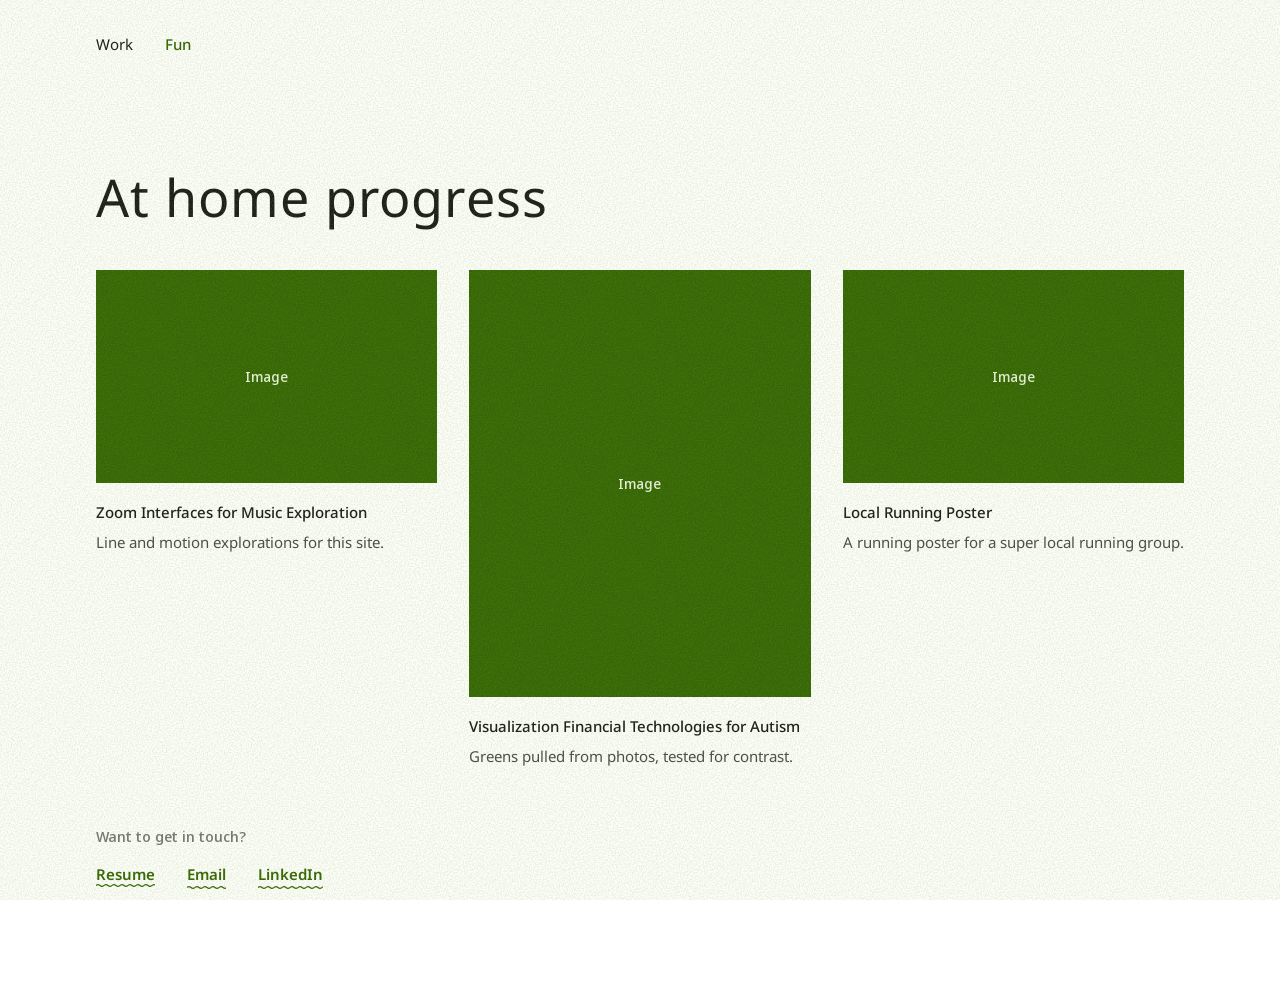
==== fun/index.html @ 79a59154 "Add files via upload" ====
<!doctype html>
<html lang="en">
<head>
<meta charset="utf-8">
<meta name="viewport" content="width=device-width, initial-scale=1">
<title>Fun — Cole Inniss</title>
<meta name="description" content="Curiosities and visual design practice by Cole Inniss.">
<link rel="icon" href="../assets/img/favicon.svg" type="image/svg+xml">
<link rel="preconnect" href="https://fonts.googleapis.com">
<link rel="preconnect" href="https://fonts.gstatic.com" crossorigin>
<link href="https://fonts.googleapis.com/css2?family=PT+Serif:wght@400&amp;family=Noto+Sans:ital,wght@0,400;0,500;0,600;0,700;1,400&amp;family=Noto+Sans+Display:wght@500&amp;display=swap" rel="stylesheet">
<link rel="stylesheet" href="../assets/css/base.css">
<link rel="stylesheet" href="../assets/css/fun.css">
<script src="../assets/js/site.js" defer></script>
</head>
<body>
<div class="page-root toucan-scope" style="min-height: 100vh; background: #FFFFFF; color: #1A1A1A; font-family: 'Noto Sans', 'Segoe UI', sans-serif; box-sizing: border-box">
<div style="max-width: 1178px; margin: 0 auto; padding: 32px 45px 96px; box-sizing: border-box; display: flex; flex-direction: column">

<header class="page-shift" style="display: flex; justify-content: space-between; align-items: center; gap: 16px; flex-wrap: wrap; height: 24px">
<nav aria-label="Primary" style="display: flex; gap: 8px; flex-wrap: wrap; margin: -10px 0 -10px -12px">
<a href="../index.html" data-transition style="font-size: 15px; color: #1A1A1A; text-decoration: none; padding: 12px; min-height: 44px; box-sizing: border-box; display: inline-flex; align-items: center">Work</a>
<a href="../fun/index.html" aria-current="page" style="font-size: 15px; font-weight: 500; color: #356506; text-decoration: none; padding: 12px; min-height: 44px; box-sizing: border-box; display: inline-flex; align-items: center">Fun</a>

</nav>
</header>

<main class="page-shift" style="display: flex; flex-direction: column">

<section aria-labelledby="fun-title" style="display: flex; flex-direction: column; gap: 20px; padding-top: clamp(48px, 14vw, 108px)">
<h1 id="fun-title" style="margin: 0; font-family: 'Noto Sans', sans-serif; font-weight: 400; font-size: clamp(32px, 6vw, 52px); line-height: 1.27; letter-spacing: 0.02em">At home progress</h1>
</section>


<ul class="fun-grid" aria-live="polite">
<li class="fun-item"><figure style="margin: 0">
<div class="fun-tile" role="img" aria-label="Image placeholder: Zoom Interfaces for Music Exploration" style="aspect-ratio: 16 / 10"><span class="fun-ph">Image</span></div>
<figcaption class="fun-cap"><span class="fun-title">Zoom Interfaces for Music Exploration</span><span class="fun-desc">Line and motion explorations for this site.</span></figcaption>
</figure></li><li class="fun-item"><figure style="margin: 0">
<div class="fun-tile" role="img" aria-label="Image placeholder: Visualization Financial Technologies for Autism" style="aspect-ratio: 4 / 5"><span class="fun-ph">Image</span></div>
<figcaption class="fun-cap"><span class="fun-title">Visualization Financial Technologies for Autism</span><span class="fun-desc">Greens pulled from photos, tested for contrast.</span></figcaption>
</figure></li><li class="fun-item"><figure style="margin: 0">
<div class="fun-tile" role="img" aria-label="Image placeholder: Local Running Poster" style="aspect-ratio: 16 / 10"><span class="fun-ph">Image</span></div>
<figcaption class="fun-cap"><span class="fun-title">Local Running Poster</span><span class="fun-desc">A running poster for a super local running group.</span></figcaption>
</figure></li>
</ul>

</main>

<footer class="page-shift" style="display: flex; flex-direction: column; align-items: flex-start; gap: 8px; min-height: 64px; margin-top: 56px">
<h2 id="contact-title" style="margin: 0; font-family: 'Noto Sans Display', 'Noto Sans', sans-serif; font-weight: 500; font-size: 15px; line-height: 24px; color: #767676">Want to get in touch?</h2>
<nav aria-labelledby="contact-title" style="display: flex; flex-wrap: wrap; gap: 8px 32px; font-size: 15px; line-height: 24px">
<span class="lp" style="margin: 6px 0"><a href="../assets/files/Cole-Inniss-Resume.pdf" target="_blank" rel="noopener" aria-label="Resume (PDF, opens in a new tab)" class="text-link" style="padding: 0 0 4px" aria-describedby="lp-resume">Resume</a><span class="lp-card lp-resume" role="tooltip" id="lp-resume"><img class="lp-thumb" src="../assets/img/resume-preview.webp" alt="" draggable="false"><span class="lp-meta"><span class="lp-name">Cole Inniss — Resume</span><span class="lp-url">PDF</span></span><span class="lp-role">Product Designer · opens in a new tab</span></span></span>
<a href="mailto:coleinniss@gmail.com" data-contact-open aria-haspopup="dialog" class="text-link" style="padding: 0 0 4px; margin: 6px 0">Email</a>
<a href="https://www.linkedin.com/in/cole-inniss" target="_blank" rel="noopener noreferrer" class="text-link" style="padding: 0 0 4px; margin: 6px 0">LinkedIn</a>
</nav>
</footer>

</div>
</div>
<div class="cm-root" hidden>
<div class="cm-backdrop" data-contact-close></div>
<div class="cm" role="dialog" aria-modal="true" aria-labelledby="cm-title">
<button type="button" class="cm-x" aria-label="Close" data-contact-close>×</button>
<h2 id="cm-title" class="cm-title">Let’s talk</h2>
<p class="cm-sub">Leave your email and a short note, and I’ll get back to you.</p>
<form class="cm-form" novalidate>
<label class="cm-label">Your email<input id="cm-from" class="cm-input" type="email" name="from" required="required" autocomplete="email" placeholder="you@example.com"></label>
<label class="cm-label">Message<textarea id="cm-msg" class="cm-input" name="msg" rows="4" placeholder="Hi Cole, …"></textarea></label>
<p id="cm-error" class="cm-alt" role="alert" hidden style="margin: 0; color: #B3261E">Please enter a valid email address.</p>
<p id="cm-sent" class="cm-done" role="status" hidden>Your email app should open with the note ready to send.</p>
<button type="submit" class="cm-send">Send</button>
</form>
<p class="cm-alt">Or write to me directly at <a class="text-link" href="mailto:coleinniss@gmail.com">coleinniss@gmail.com</a></p>
</div>
</div>

<div class="toucan-cursor" aria-hidden="true" id="toucan">
<div class="toucan-flip">
<svg viewBox="0 0 636 595" fill="none" xmlns="http://www.w3.org/2000/svg">
<defs>
<g id="tc-wing-shape-cs">
<g transform="matrix(1,0,0,1,119.499,147.922)"><path fill="#112123" d="M53.769,-66.985C26.906,-97.411,-8.524,-137.198,-20.99,-142.667C-31.828,-147.421,-16.487,-120.35,-12.292,-113.191C-17.645,-116.059,-23.605,-118.982,-29.968,-121.81C-55.917,-133.344,-79.205,-144.805,-81.258,-140.187C-83.311,-135.569,-63.351,-116.62,-37.402,-105.085C-35.012,-104.023,-32.664,-103.03,-30.342,-102.071C-34.433,-103.062,-38.691,-104.01,-43.109,-104.887C-74.253,-111.071,-97.518,-118.83,-98.618,-113.288C-99.719,-107.745,-78.238,-90.999,-47.094,-84.815C-40.709,-83.547,-119.164,-84.535,-117.817,-74.072C-117.134,-68.765,-97.755,-57.997,-65.663,-58.61C-94.854,-49.33,-115.807,-42.573,-114.43,-37.573C-113.077,-32.664,-90.611,-30.88,-61.571,-37.549C-88.49,-22.797,-109.704,-13.245,-107.386,-8.597C-105.745,-5.307,-91.282,-2.985,-74.682,-9.019C-87.622,1.24,-94.988,9.412,-93.149,12.429C-91.205,15.618,-79.426,12.303,-62.997,4.631C-77.433,16.802,-85.682,26.518,-83.471,29.847C-81.746,32.446,-73.954,30.678,-62.615,25.695C-72.078,33.796,-77.139,40.064,-75.579,42.622C-73.605,45.86,-61.501,42.397,-44.678,34.473C-60.186,46.234,-69.357,55.836,-67.328,59.164C-65.489,62.181,-54.854,59.377,-39.81,52.577C-49.855,61.866,-55.235,68.987,-53.453,71.601C-51.954,73.799,-45.64,72.449,-36.344,68.417C-43.569,75.66,-47.178,81.089,-45.67,83.299C-43.714,86.167,-33.565,82.994,-19.288,75.71C-33.684,87.93,-41.997,97.682,-39.841,100.844C-38.155,103.316,-30.376,101.294,-19.12,96.028C-27.444,104.084,-31.727,110.171,-30.108,112.545C-28.339,115.139,-19.863,112.786,-7.7,106.927C-17.375,115.955,-22.514,122.853,-20.766,125.416C-18.6,128.592,-6.395,124.363,10.344,115.346C-1.319,128.368,-7.609,138.267,-5.186,141.003C-2.631,143.886,8.991,138.119,24.51,127.014C5.317,147.42,22.388,143.447,22.388,143.447C22.388,143.447,91.792,112.725,117.565,60.913C117.565,60.913,119.163,55.853,103.949,33.617C83.623,3.909,80.633,-36.559,53.769,-66.985Z"></path></g>
<g transform="matrix(1,0,0,1,175.607,221.431)"><path fill="#182f33" d="M-4.427,-8.876C13.074,-17.605,29.244,-20.709,31.689,-15.807C34.135,-10.905,21.928,0.146,4.427,8.876C-13.075,17.606,-29.245,20.709,-31.69,15.808C-34.136,10.905,-21.929,-0.146,-4.427,-8.876Z"></path></g>
<g transform="matrix(1,0,0,1,149.504,194.478)"><path fill="#182f33" d="M-2.015,-9.712C17.135,-13.685,33.562,-12.558,34.675,-7.194C35.788,-1.83,21.166,5.739,2.015,9.713C-17.136,13.685,-33.562,12.559,-34.675,7.194C-35.787,1.83,-21.165,-5.739,-2.015,-9.712Z"></path></g>
<g transform="matrix(1,0,0,1,141.535,163.81)"><path fill="#182f33" d="M0.604,-9.901C20.125,-8.711,35.681,-3.313,35.348,2.155C35.014,7.623,18.918,11.091,-0.604,9.9C-20.126,8.71,-35.681,3.312,-35.348,-2.156C-35.014,-7.624,-18.918,-11.091,0.604,-9.901Z"></path></g>
<g transform="matrix(1,0,0,1,136.232,133.145)"><path fill="#182f33" d="M2.688,-9.548C21.515,-4.248,35.573,4.323,34.088,9.596C32.604,14.869,16.139,14.848,-2.687,9.548C-21.514,4.248,-35.573,-4.323,-34.088,-9.596C-32.604,-14.869,-16.139,-14.848,2.688,-9.548Z"></path></g>
<g transform="matrix(1,0,0,1,132.456,103.997)"><path fill="#182f33" d="M4.103,-9.031C21.91,-0.941,34.507,9.661,32.241,14.649C29.975,19.636,13.704,17.121,-4.103,9.031C-21.909,0.941,-34.507,-9.66,-32.242,-14.648C-29.976,-19.635,-13.704,-17.121,4.103,-9.031Z"></path></g>
<g transform="matrix(1,0,0,1,131.806,75.355)"><path fill="#182f33" d="M6.164,-7.772C21.488,4.381,31.15,17.713,27.746,22.005C24.342,26.298,9.161,19.925,-6.163,7.772C-21.487,-4.381,-31.15,-17.713,-27.746,-22.005C-24.342,-26.298,-9.16,-19.925,6.164,-7.772Z"></path></g>
<g transform="matrix(1,0,0,1,147.577,72.768)"><path fill="#1d3b42" d="M5.791,-5.152C20.158,10.999,29.211,26.398,26.013,29.243C22.815,32.088,8.577,21.301,-5.791,5.15C-20.158,-11.001,-29.211,-26.399,-26.014,-29.244C-22.815,-32.089,-8.576,-21.302,5.791,-5.152Z"></path></g>
<g transform="matrix(1,0,0,1,147.019,98.362)"><path fill="#1d3b42" d="M4.277,-6.464C22.305,5.463,35.004,18.026,32.642,21.596C30.281,25.166,13.752,18.39,-4.276,6.463C-22.303,-5.464,-35.004,-18.027,-32.642,-21.597C-30.28,-25.167,-13.75,-18.392,4.277,-6.464Z"></path></g>
<g transform="matrix(1,0,0,1,150.462,122.627)"><path fill="#1d3b42" d="M3.656,-6.834C22.717,3.361,36.531,14.686,34.513,18.46C32.494,22.234,15.405,17.029,-3.656,6.834C-22.716,-3.361,-36.532,-14.686,-34.513,-18.46C-32.494,-22.234,-15.405,-17.029,3.656,-6.834Z"></path></g>
<g transform="matrix(1,0,0,1,158.095,151.433)"><path fill="#1d3b42" d="M2.63,-9.036C23.385,-2.996,39.032,5.946,37.58,10.937C36.128,15.927,18.125,15.076,-2.63,9.036C-23.385,2.996,-39.033,-5.946,-37.581,-10.936C-36.129,-15.927,-18.125,-15.076,2.63,-9.036Z"></path></g>
<g transform="matrix(1,0,0,1,169.971,179.04)"><path fill="#1d3b42" d="M0.659,-10.819C21.992,-9.518,38.991,-3.62,38.626,2.355C38.262,8.33,20.672,12.12,-0.66,10.819C-21.993,9.518,-38.991,3.619,-38.627,-2.356C-38.263,-8.331,-20.674,-12.12,0.659,-10.819Z"></path></g>
<g transform="matrix(1,0,0,1,183.356,202.242)"><path fill="#1d3b42" d="M-2.123,-9.689C16.982,-13.876,33.42,-12.932,34.593,-7.581C35.765,-2.23,21.229,5.502,2.124,9.688C-16.981,13.875,-33.419,12.932,-34.592,7.58C-35.765,2.229,-21.228,-5.503,-2.123,-9.689Z"></path></g>
<g transform="matrix(1,0,0,1,201.468,221.189)"><path fill="#1d3b42" d="M-6.16,-7.774C9.168,-19.921,24.352,-26.289,27.754,-21.996C31.156,-17.703,21.488,-4.375,6.161,7.774C-9.168,19.921,-24.352,26.289,-27.754,21.996C-31.157,17.703,-21.488,4.373,-6.16,-7.774Z"></path></g>
<g transform="matrix(1,0,0,1,192.89,143.143)"><path fill="#224751" d="M-19.622,-64.034C7.242,-33.608,10.233,6.86,30.559,36.568C45.773,58.805,44.174,63.864,44.174,63.864C44.174,63.864,37.719,76.126,28.205,80.872C18.69,85.618,29.608,63.834,29.608,63.834C29.608,63.834,8.593,77.287,2.063,69.157C-4.467,61.029,19.512,54.514,19.512,54.514C19.512,54.514,-9.018,54.881,-12.974,47.943C-16.93,41.005,8.433,38.256,8.433,38.256C8.433,38.256,-23.259,29.311,-25.233,22.374C-27.208,15.438,-0.859,17.642,-0.859,17.642C-0.859,17.642,-33.935,4.93,-34.32,-5.769C-34.706,-16.469,-13.321,-3.372,-13.321,-3.372C-13.321,-3.372,-36.685,-19.441,-41.229,-32.522C-45.773,-45.602,-18.848,-25.369,-18.848,-25.369C-18.848,-25.369,-40.616,-52.136,-42.391,-61.647C-44.164,-71.159,-21.601,-46.769,-21.601,-46.769C-21.601,-46.769,-43.768,-71.357,-41.384,-78.487C-38.999,-85.617,-19.622,-64.034,-19.622,-64.034Z"></path></g>
</g>
</defs>
<g class="tc-perch">
<path d="M282 437 L412 437" stroke="#6B4A2B" stroke-width="9" stroke-linecap="round"></path>
<path d="M392 437 Q402 420 418 418 Q412 434 392 437 Z" fill="#78A145"></path>
</g>
<g transform="translate(347.5,321.5)">
<g class="tc-body">
<g transform="translate(-120.5,-175.5)">
<g class="tc-perch" fill="none" stroke="#5A4A3A" stroke-width="5" stroke-linecap="round">
<path d="M88 258 L88 278 M88 278 L78 284 M88 278 L97 285"></path>
<path d="M106 256 L106 276 M106 276 L96 283 M106 276 L115 283"></path>
</g>
<g transform="matrix(0.97,0.242,-0.242,0.97,-55.92,208.909)">
<g transform="matrix(1,0,0,1,56.726,63.345)"><path fill="#132f35" d="M-18.757,3.295C-18.757,3.295,-40.614,23.688,-39.192,25.351C-37.769,27.014,-31.361,27.969,-23.996,21.329C-23.996,21.329,-23.771,33.673,-17.836,32.492C-11.9,31.311,-10.233,25.141,-10.233,25.141C-10.233,25.141,-10.242,34.637,-5.017,32.03C0.207,29.425,7.811,20.885,7.811,20.885C7.811,20.885,10.892,25.873,14.692,23.978C18.492,22.082,40.614,-26.32,40.614,-26.32C40.614,-26.32,36.885,-34.636,36.885,-34.636C36.885,-34.636,-18.757,3.295,-18.757,3.295Z"></path></g>
<g transform="matrix(1,0,0,1,54.118,55.499)"><path fill="#214f59" d="M-43.222,25.832C-43.222,25.832,-10.905,-10.453,36.593,-35.332C36.593,-35.332,43.222,-26.789,43.222,-26.789C43.222,-26.789,-38.484,35.332,-43.222,25.832Z"></path></g>
<g transform="matrix(1,0,0,1,49.514,39.516)"><path fill="#1d444f" d="M-0.12,-4.672C-0.12,-4.672,-34.55,5.976,-41.435,7.632C-48.32,9.287,-6.159,19.349,48.32,-11.349C48.32,-11.349,41.197,-19.35,41.197,-19.35C41.197,-19.35,-0.12,-4.672,-0.12,-4.672Z"></path></g>
<g transform="matrix(1,0,0,1,48.825,25.207)"><path fill="#1d444f" d="M-46.978,3.772C-46.978,3.772,1.725,19.409,46.978,-24.589C46.978,-24.589,41.885,-5.041,41.885,-5.041C41.885,-5.041,6.57,24.589,-46.978,3.772Z"></path></g>
</g>
<g transform="translate(103.5,152)"><g class="tc-wing-a"><g transform="translate(-219.5,-222)"><use href="#tc-wing-shape-cs"></use></g></g></g>
<g transform="matrix(1,0,0,1,103.294,171.733)"><path fill="#1e3c47" d="M30.955,-80.188C44.842,-105.67,75.4,-102.796,75.4,-102.796C75.4,-102.796,73.437,-98.053,73.322,-91.046C73.175,-82.114,76.029,-69.504,89.778,-58.352C96.018,-53.291,103.022,-51.324,103.022,-51.324C103.022,-51.324,91.313,-33.796,83.124,-28.738C74.934,-23.678,52.038,20.307,26.68,47.565C1.319,74.823,-15.233,76.034,-24.41,81.814C-30.711,85.782,-64.097,105.67,-82.486,92.614C-82.486,92.614,-103.022,63.45,-48.802,15.953C5.417,-31.544,-9.645,-26.52,11.447,-45.355C33.018,-64.618,23.914,-67.267,30.955,-80.188Z"></path></g>
<g transform="matrix(1,0,0,1,139.392,156.268)"><path fill="#ffffff" d="M-9.418,63.03C15.94,35.772,38.837,-8.212,47.026,-13.272C55.216,-18.33,66.925,-35.858,66.925,-35.858C66.925,-35.858,59.92,-37.825,53.68,-42.887C39.931,-54.039,37.076,-66.649,37.224,-75.581C37.274,-78.683,25.319,-81.622,10.7,-66.44C-7.635,-47.397,12.629,-30.311,-15.361,-9.545C-66.925,28.709,-26.887,81.622,-9.418,63.03Z"></path></g>
<g transform="translate(180,68)"><g class="tc-head"><g transform="translate(-180,-68)">
<g transform="matrix(1,0,0,1,245.331,57.284)"><path fill="#ff9100" d="M76.794,6.333C36.534,-56.097,-43.082,-5.205,-62.359,8.496C-65.114,10.454,-66.637,11.652,-66.637,11.652C-66.637,11.652,-76.794,36.196,-52.259,56.097C-50.393,54.731,-48.433,53.333,-46.378,51.911C-28.754,39.718,-4.209,25.833,27.055,16.322C45.434,10.731,62.338,7.806,76.794,6.333Z"></path></g>
<g transform="matrix(1,0,0,1,183.745,89.581)"><path fill="#000000" d="M-0.773,-23.801C-3.528,-21.843,-5.05,-20.644,-5.05,-20.644C-5.05,-20.644,-15.208,3.9,9.328,23.801C11.194,22.435,13.154,21.036,15.208,19.615C12.233,17.678,4.929,12.353,0.678,2.364C-4.481,-9.76,-1.698,-20.658,-0.773,-23.801Z"></path></g>
<g transform="matrix(1,0,0,1,163.18,99.363)"><path fill="#000000" d="M-3.334,2.915C-1.725,4.756,1.074,4.945,2.915,3.335C4.757,1.725,4.944,-1.073,3.335,-2.915C1.725,-4.756,-1.073,-4.945,-2.915,-3.335C-4.757,-1.725,-4.944,1.073,-3.334,2.915Z"></path></g>
<g transform="matrix(1,0,0,1,257.598,92.013)"><path fill="#ef8200" d="M64.527,-28.396C64.527,-28.396,-40.95,23.33,-40.95,23.33C-40.95,23.33,-51.282,28.396,-51.282,28.396C-51.282,28.396,-58.287,26.43,-64.527,21.368C-61.973,19.102,-59.055,16.631,-55.77,14.04C-43.875,4.657,-27.173,-6.297,-5.552,-14.777C23.118,-26.021,48.499,-28.23,64.527,-28.396Z"></path></g>
<g transform="matrix(1,0,0,1,204.86,114.771)"><path fill="#000000" d="M-2.224,-4.221C-2.673,-4.433,-5.344,-5.637,-8.295,-4.418C-10.366,-3.561,-11.429,-1.986,-11.788,-1.39C-5.548,3.671,1.456,5.638,1.456,5.638C1.456,5.638,11.788,0.572,11.788,0.572C7.117,-1.025,2.447,-2.624,-2.224,-4.221Z"></path></g>
</g></g></g>
<g transform="translate(103.5,152)"><g class="tc-wing-b"><g transform="translate(-219.5,-222)"><use href="#tc-wing-shape-cs"></use></g></g></g>
</g>
</g>
</g>
</svg>
</div>
</div>

</body>
</html>
---- assets/css/base.css ----
/* Cole Inniss portfolio — shared styles for every page */
body{margin:0;background:#FFFFFF}
body::after{content:"";position:fixed;inset:0;pointer-events:none;z-index:9999;background-image:url(../img/grain.svg);background-size:240px auto;background-repeat:repeat;opacity:0.22;animation:grain-glitch 3.2s steps(1) infinite}
@keyframes grain-glitch{0%{background-position:0 0;opacity:.22}7%{background-position:-41px 17px}9%{background-position:-41px 17px;opacity:.28}10%{background-position:63px -22px;opacity:.22}23%{background-position:12px 48px}38%{background-position:-55px -9px}41%{background-position:88px 3px;opacity:.26}42%{background-position:-55px -9px;opacity:.22}57%{background-position:31px -37px}72%{background-position:-19px 26px}74%{background-position:-19px 26px;transform:translateX(3px)}75%{background-position:47px 61px;transform:none}89%{background-position:-66px -44px}100%{background-position:0 0;opacity:.22}}
/* highlights reach 5px past the words on each side; underline waves are measured from the same box */
.tagline,.hl{box-shadow:-9px 0 0 rgba(162,250,75,0.25),9px 0 0 rgba(162,250,75,0.25)}
.tagline,.hl,.project-title-link,.title-sweep{-webkit-box-decoration-break:clone;box-decoration-break:clone}
.project-title-link,.title-sweep{padding-left:9px;padding-right:9px;margin-left:-9px;margin-right:-9px;-webkit-box-decoration-break:clone;box-decoration-break:clone}
@media (prefers-reduced-motion: reduce){body::after{animation:none}}
a{color:#1A1A1A}
a:hover{color:#356506}
/* inline text links: semibold placeholder green, fine static wave instead of an underline */
.text-link{color:#356506;font-weight:600;text-decoration:none;padding-bottom:4px;background-image:url("data:image/svg+xml,%3Csvg xmlns='http://www.w3.org/2000/svg' width='8' height='5'%3E%3Cpath d='M0 2.5 Q2 0.6 4 2.5 T8 2.5' fill='none' stroke='%23356506' stroke-width='1.2'/%3E%3C/svg%3E");background-repeat:repeat-x;background-position:0 100%;background-size:8px 5px;-webkit-box-decoration-break:clone;box-decoration-break:clone;transition:opacity 200ms ease}
.text-link:hover,.text-link:focus-visible{color:#356506;opacity:.75}
/* hover preview card above company links */
.lp{position:relative;display:inline}
.lp-card{position:absolute;left:-12px;bottom:calc(100% + 10px);z-index:9990;width:268px;box-sizing:border-box;padding:14px 16px;background:#FFFFFF;border:1px solid #E4E8DF;border-radius:10px;box-shadow:0 12px 32px rgba(26,26,26,0.12),0 2px 6px rgba(26,26,26,0.06);font-family:'Noto Sans',sans-serif;font-size:13px;line-height:19px;font-weight:400;color:#4A4A4A;white-space:normal;text-align:left;opacity:0;visibility:hidden;transform:translateY(6px);transition:opacity 220ms ease,transform 260ms cubic-bezier(.2,.8,.2,1),visibility 0s linear 260ms;pointer-events:none;-webkit-user-select:none;user-select:none}
.lp-card::after{content:"";position:absolute;left:28px;top:100%;width:10px;height:10px;background:#FFFFFF;border-right:1px solid #E4E8DF;border-bottom:1px solid #E4E8DF;transform:translateY(-5px) rotate(45deg)}
.lp:hover .lp-card,.lp:focus-within .lp-card{opacity:1;visibility:visible;transform:none;transition:opacity 220ms ease,transform 260ms cubic-bezier(.2,.8,.2,1),visibility 0s}
.lp-head{display:flex;align-items:center;gap:10px;margin-bottom:8px}
.lp-mono{flex:0 0 32px;width:32px;height:32px;border-radius:8px;background:#356506;color:#FFFFFF;display:flex;align-items:center;justify-content:center;font-weight:600;font-size:15px}
.lp-name{display:block;font-weight:600;font-size:14px;line-height:18px;color:#1A1A1A}
.lp-url{display:block;font-size:12px;line-height:16px;color:#356506}
.lp-role{display:block;margin-top:8px;padding-top:8px;border-top:1px solid #EEF1EA;font-size:12px;color:#767676}
@media (prefers-reduced-motion: reduce){.lp-card{transition:none;transform:none}}
/* resume hover preview */
.lp-card.lp-resume{width:236px;padding:12px}
.lp-thumb{display:block;width:100%;aspect-ratio:612/792;object-fit:cover;object-position:top;border-radius:6px;border:1px solid #EEF1EA;margin-bottom:10px;background:#FAFAF7}
.lp-meta{display:flex;justify-content:space-between;align-items:baseline;gap:8px}
/* contact pop-up */
.cm-backdrop{position:fixed;inset:0;z-index:9999;background:rgba(26,26,26,0.32);animation:cm-fade 220ms ease both}
.cm{position:fixed;z-index:9999;left:50%;top:50%;width:min(440px,calc(100vw - 32px));box-sizing:border-box;transform:translate(-50%,-50%);background:#FFFFFF;border-radius:14px;padding:28px 28px 24px;box-shadow:0 24px 64px rgba(26,26,26,0.22);font-family:'Noto Sans',sans-serif;color:#1A1A1A;animation:cm-in 320ms cubic-bezier(.2,.8,.2,1) both}
@keyframes cm-fade{from{opacity:0}}
@keyframes cm-in{from{opacity:0;transform:translate(-50%,calc(-50% + 14px))}}
.cm-title{margin:0 0 6px;font-family:'Noto Sans',sans-serif;font-weight:500;font-size:26px;line-height:1.25}
.cm-sub{margin:0 0 20px;font-size:15px;line-height:22px;color:#4A4A4A}
.cm-x{position:absolute;top:12px;right:12px;width:40px;height:40px;border:0;border-radius:8px;background:transparent;font-size:24px;line-height:1;color:#4A4A4A;cursor:pointer}
.cm-x:hover{background:rgba(162,250,75,0.25)}
.cm-x:focus-visible,.cm-send:focus-visible{outline:2px solid #356506;outline-offset:2px}
.cm-form{display:flex;flex-direction:column;gap:14px}
.cm-label{display:flex;flex-direction:column;gap:6px;font-size:13px;font-weight:500;color:#4A4A4A}
.cm-input{font:inherit;font-size:15px;font-weight:400;color:#1A1A1A;padding:11px 12px;border:1.5px solid #D5DBCD;border-radius:8px;background:#FFFFFF;resize:vertical;-webkit-user-select:text;user-select:text}
.cm-input:focus{outline:none;border-color:#356506;box-shadow:0 0 0 3px rgba(162,250,75,0.35)}
.cm-send{align-self:flex-start;margin-top:4px;font:inherit;font-size:15px;font-weight:600;color:#FFFFFF;background:#356506;border:0;border-radius:8px;padding:11px 20px;min-height:44px;cursor:pointer;transition:background-color 200ms ease}
.cm-send:hover{background:#2B5205}
.cm-alt{margin:18px 0 0;font-size:13px;line-height:20px;color:#767676}
.cm-done{margin:0;font-size:15px;line-height:22px;color:#1A1A1A;background:rgba(162,250,75,0.25);border-radius:8px;padding:12px 14px}
@media (prefers-reduced-motion: reduce){.cm,.cm-backdrop{animation:none}}
/* lift the section holding an open preview above the headline, its highlight and the wave overlays (grain stays on top) */
.page-shift:has(.lp:hover),.page-shift:has(.lp:focus-within){position:relative;z-index:9998}
::selection{background-color:transparent;color:inherit}
.sel-mark{position:fixed;pointer-events:none;z-index:9997;background:rgba(162,250,75,0.25);mix-blend-mode:multiply}
.sel-mark.is-deep{background:rgba(110,200,40,0.4)}
h1,h1 *{-webkit-user-select:text;user-select:text}
/* interactive pieces (links, buttons, cards) cannot be text-selected */
a,button,[role="button"],[role="link"],[role="tab"],summary,.about-toggle,.project-cover,.project-title-link,.title-sweep,:is(a, button, [role='button'], [role='link'], [role='tab'], summary, .about-toggle, .project-cover, .project-title-link, .title-sweep) *{-webkit-user-select:none;user-select:none}
.sel-wave{position:fixed;pointer-events:none;z-index:9998;overflow:visible}
@keyframes sel-wave-move{from{background-position:0 0}to{background-position:40px 0}}
.sq-layer{position:absolute;left:0;top:0;width:0;height:0;pointer-events:none;z-index:9996;transition:opacity 600ms ease}
.page-root.is-leaving ~ .sq-layer{opacity:0}
.sq-svg{position:absolute;overflow:visible;pointer-events:none}
.sq-gated{clip-path:inset(-10px calc(100% + 10px) -10px -10px);transition:clip-path 560ms cubic-bezier(.22,.8,.25,1)}
.sq-gated.is-on{clip-path:inset(-10px -10px -10px -10px)}
@media (prefers-reduced-motion: reduce){.sq-gated{transition:none}}
.page-root.is-leaving{opacity:0}
.page-root.is-leaving .page-shift{transform:translateY(-24px)}
@keyframes page-fade-in{from{opacity:0}to{opacity:1}}
.wave-divider{position:absolute;left:-1px;overflow:visible;pointer-events:none}
.toucan-cursor{position:fixed !important;left:0 !important;top:0 !important;width:60px;height:56px;pointer-events:none;z-index:10000 !important;opacity:0;transition:opacity 150ms ease;will-change:transform}
.toucan-cursor.is-landing{transition:opacity 150ms ease,transform 260ms cubic-bezier(.3,1.4,.5,1)}
.tc-perch{opacity:0;transition:opacity 180ms ease}
.toucan-cursor.is-perched .tc-perch{opacity:1}
.toucan-cursor.is-perched .tc-body{animation:tc-breathe 2.4s ease-in-out infinite;transform:rotate(-12deg)}
.toucan-cursor.is-perched .tc-wing-a{animation:none;transform:rotate(-55deg) scale(0.5)}
.toucan-cursor.is-perched .tc-wing-b{animation:none;transform:rotate(-70deg) scale(0.55)}
.tc-head{transform-box:view-box;transform-origin:0 0;transform:rotate(0deg);transition:transform 220ms ease}
.toucan-cursor.is-perched .tc-head{transform:rotate(20deg)}
@keyframes tc-breathe{0%,100%{transform:rotate(-12deg)}50%{transform:rotate(-10deg)}}
.toucan-cursor.is-visible{opacity:1}
.toucan-flip{width:100%;height:100%;transition:transform 160ms ease}
.toucan-cursor.is-left .toucan-flip{transform:scaleX(-1)}
.toucan-cursor svg{display:block;width:100%;height:100%;overflow:visible}
@media (hover: hover) and (pointer: fine){.toucan-scope,.toucan-scope *{cursor:none !important}}
@media (hover: none), (pointer: coarse){.toucan-cursor{display:none}}
.tc-body,.tc-wing-a,.tc-wing-b{transform-box:view-box;transform-origin:0 0}
.tc-body{animation:tc-body 0.7s infinite}
.tc-wing-a{transform:rotate(27deg) scale(1,1);animation:tc-wing-a 0.7s infinite}
.tc-wing-b{animation:tc-wing-b 0.7s infinite}
@keyframes tc-body{0%{transform:rotate(0deg);animation-timing-function:cubic-bezier(.333,0,.667,1)}47.6191%{transform:rotate(7deg);animation-timing-function:cubic-bezier(.333,0,.667,1)}95.2381%,100%{transform:rotate(0deg)}}
@keyframes tc-wing-a{0%{transform:rotate(27deg) scale(1,1);animation-timing-function:cubic-bezier(.333,0,.667,1)}23.8095%{transform:rotate(-67deg) scale(1,-1);animation-timing-function:cubic-bezier(.333,0,.667,1)}47.6191%{transform:rotate(7deg) scale(1,1);animation-timing-function:cubic-bezier(.333,0,.667,1)}71.4286%{transform:rotate(-67deg) scale(1,-1);animation-timing-function:cubic-bezier(.333,0,.667,1)}95.2381%,100%{transform:rotate(27deg) scale(1,1)}}
@keyframes tc-wing-b{0%{transform:rotate(0deg) scale(1,1);animation-timing-function:cubic-bezier(.333,0,.667,1)}23.8095%{transform:rotate(-94deg) scale(1,-1);animation-timing-function:cubic-bezier(.333,0,.667,1)}47.6191%{transform:rotate(0deg) scale(1,1);animation-timing-function:cubic-bezier(.333,0,.667,1)}71.4286%{transform:rotate(-94deg) scale(1,-1);animation-timing-function:cubic-bezier(.333,0,.667,1)}95.2381%,100%{transform:rotate(0deg) scale(1,1)}}
---- assets/css/fun.css ----
/* Cole Inniss portfolio — fun page only */
/* fun page */
.fun-filters{display:flex;flex-wrap:wrap;gap:10px;margin-top:40px}
.fun-chip{font:inherit;font-family:'Noto Sans',sans-serif;font-size:15px;font-weight:500;line-height:20px;color:#1A1A1A;background:transparent;border:1.5px solid #D5DBCD;border-radius:999px;padding:9px 16px;min-height:40px;cursor:pointer;transition:border-color 200ms ease,background-color 200ms ease,color 200ms ease}
.fun-chip:hover{border-color:#356506;background:rgba(162,250,75,0.12)}
.fun-chip.is-on{border-color:#356506;background:#356506;color:#FFFFFF}
.fun-chip:focus-visible{outline:2px solid #356506;outline-offset:2px}
.fun-count{font-weight:400;opacity:.65;margin-left:2px}
.fun-grid{list-style:none;margin:40px 0 0;padding:0;columns:3 280px;column-gap:32px}
.fun-item{break-inside:avoid;margin:0 0 40px;animation:fun-in 520ms cubic-bezier(.2,.8,.2,1) both}
@keyframes fun-in{from{opacity:0;transform:translateY(14px)}}
.fun-tile{width:100%;background:#356506;display:flex;align-items:center;justify-content:center;transition:transform 420ms cubic-bezier(.2,.8,.2,1),box-shadow 420ms cubic-bezier(.2,.8,.2,1)}
.fun-item:hover .fun-tile{transform:translateY(-6px);box-shadow:-2px 18px 32px rgba(0,0,0,0.16)}
.fun-ph{font-family:'Noto Sans Display','Noto Sans',sans-serif;font-weight:500;font-size:14px;color:#E8F2DC}
.fun-cap{display:flex;flex-direction:column;gap:4px;margin-top:16px}
.fun-title{font-family:'Noto Sans',sans-serif;font-weight:500;font-size:15px;line-height:27px;color:#1A1A1A}
.fun-desc{font-size:15px;line-height:24px;color:#4A4A4A}
.fun-tag{align-self:flex-start;margin-top:6px;font-size:12px;line-height:16px;font-weight:500;color:#356506;background:rgba(162,250,75,0.25);border-radius:999px;padding:3px 10px}
@media (prefers-reduced-motion: reduce){.fun-item{animation:none}.fun-tile{transition:none}.fun-item:hover .fun-tile{transform:none}}
.wave-rule{position:relative}
.wave-rule .wave-divider{top:-3px}
.hl{background-color:rgba(162,250,75,0.25);padding-bottom:9px;-webkit-box-decoration-break:clone;box-decoration-break:clone}
@keyframes hl-wave{from{background-position:0 100%}to{background-position:40px 100%}}
.title-sweep{-webkit-user-drag:none;text-decoration:none;padding-bottom:9px;background-image:linear-gradient(rgba(162,250,75,0.25),rgba(162,250,75,0.25));background-repeat:no-repeat;background-position:0 0;background-size:0% 100%;-webkit-box-decoration-break:clone;box-decoration-break:clone;transition:background-size 560ms cubic-bezier(.22,.8,.25,1)}
.title-sweep:hover,.title-sweep:focus-visible{background-size:100% 100%;color:#1A1A1A}
.title-sweep:focus-visible{outline:2px solid #356506;outline-offset:4px}
@media (prefers-reduced-motion: reduce){.hl{animation:none}.title-sweep{transition:none}}
.page-root{animation:page-fade-in 800ms ease backwards;transition:opacity 650ms ease}
.page-shift{animation:page-shift-in 1000ms cubic-bezier(.2,.8,.2,1) backwards;transition:transform 700ms cubic-bezier(.45,0,.2,1)}
main.page-shift{animation-delay:90ms}
footer.page-shift{animation-delay:160ms}
@keyframes page-shift-in{from{transform:translateY(32px)}to{transform:translateY(0)}}
@media (prefers-reduced-motion: reduce){.page-shift{animation:none;transition:none}.page-root.is-leaving .page-shift{transform:none}.page-root{animation-duration:200ms;transition-duration:200ms}}
@media (prefers-reduced-motion: reduce){.sel-wave{animation:none}.tc-body,.tc-wing-a,.tc-wing-b,.toucan-cursor.is-perched .tc-body{animation:none}.toucan-cursor.is-landing{transition:opacity 150ms ease}}
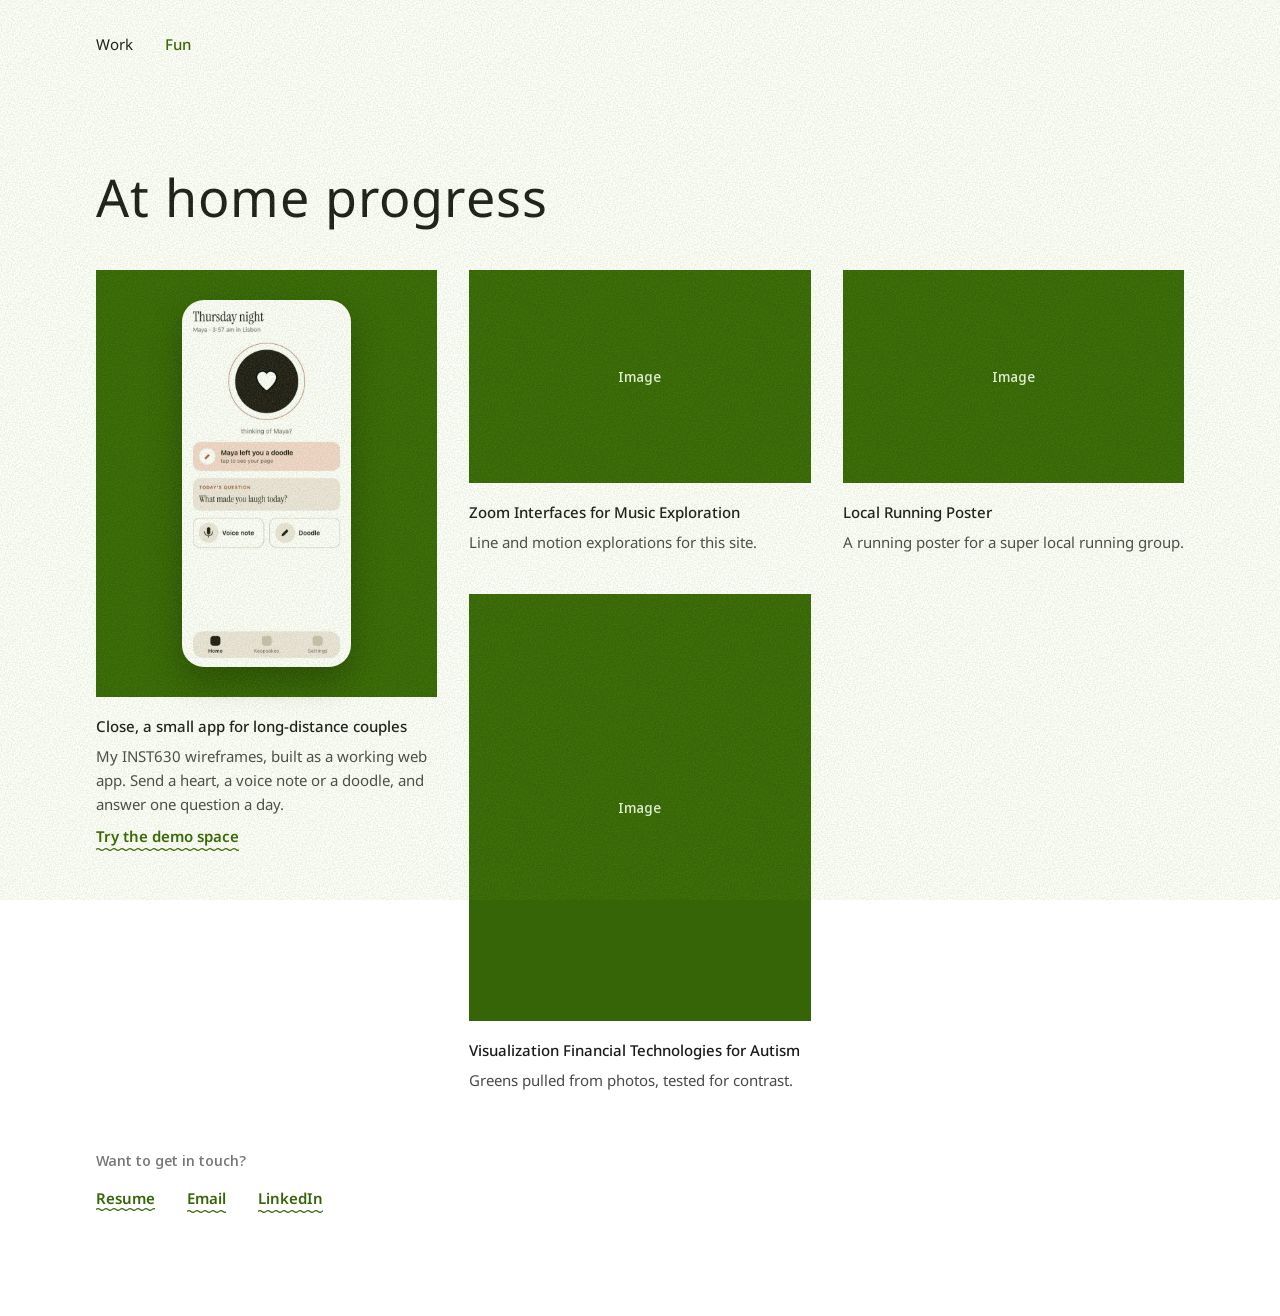
==== commit 8b19058e: "Add Close app to the Fun page The long-distance couples app built from the INST630 wireframes lives " ====
--- a/fun/index.html
+++ b/fun/index.html
@@ -33,7 +33,11 @@
 
 
 <ul class="fun-grid" aria-live="polite">
-<li class="fun-item"><figure style="margin: 0">
+<li class="fun-item"><a class="fun-link" href="close/"><figure style="margin: 0">
+<div class="fun-tile" style="aspect-ratio: 4 / 5"><img class="fun-shot" src="../assets/img/fun-close.jpg" width="500" height="1082" loading="lazy" alt="Home screen of Close: a big heart button, a note that Maya left a doodle, and today's question."></div>
+<figcaption class="fun-cap"><span class="fun-title">Close, a small app for long-distance couples</span><span class="fun-desc">My INST630 wireframes, built as a working web app. Send a heart, a voice note or a doodle, and answer one question a day.</span></figcaption>
+</figure></a>
+<a class="text-link fun-demo" href="close/#/demo">Try the demo space</a></li><li class="fun-item"><figure style="margin: 0">
 <div class="fun-tile" role="img" aria-label="Image placeholder: Zoom Interfaces for Music Exploration" style="aspect-ratio: 16 / 10"><span class="fun-ph">Image</span></div>
 <figcaption class="fun-cap"><span class="fun-title">Zoom Interfaces for Music Exploration</span><span class="fun-desc">Line and motion explorations for this site.</span></figcaption>
 </figure></li><li class="fun-item"><figure style="margin: 0">
--- a/assets/css/fun.css
+++ b/assets/css/fun.css
@@ -11,6 +11,10 @@
 @keyframes fun-in{from{opacity:0;transform:translateY(14px)}}
 .fun-tile{width:100%;background:#356506;display:flex;align-items:center;justify-content:center;transition:transform 420ms cubic-bezier(.2,.8,.2,1),box-shadow 420ms cubic-bezier(.2,.8,.2,1)}
 .fun-item:hover .fun-tile{transform:translateY(-6px);box-shadow:-2px 18px 32px rgba(0,0,0,0.16)}
+.fun-link{display:block;color:inherit;text-decoration:none}
+.fun-link:focus-visible{outline:2px solid #356506;outline-offset:4px}
+.fun-shot{display:block;height:86%;width:auto;border-radius:22px;box-shadow:0 14px 32px rgba(0,0,0,0.28)}
+.fun-demo{display:inline-block;margin-top:8px;padding-bottom:4px;font-size:15px;line-height:24px}
 .fun-ph{font-family:'Noto Sans Display','Noto Sans',sans-serif;font-weight:500;font-size:14px;color:#E8F2DC}
 .fun-cap{display:flex;flex-direction:column;gap:4px;margin-top:16px}
 .fun-title{font-family:'Noto Sans',sans-serif;font-weight:500;font-size:15px;line-height:27px;color:#1A1A1A}
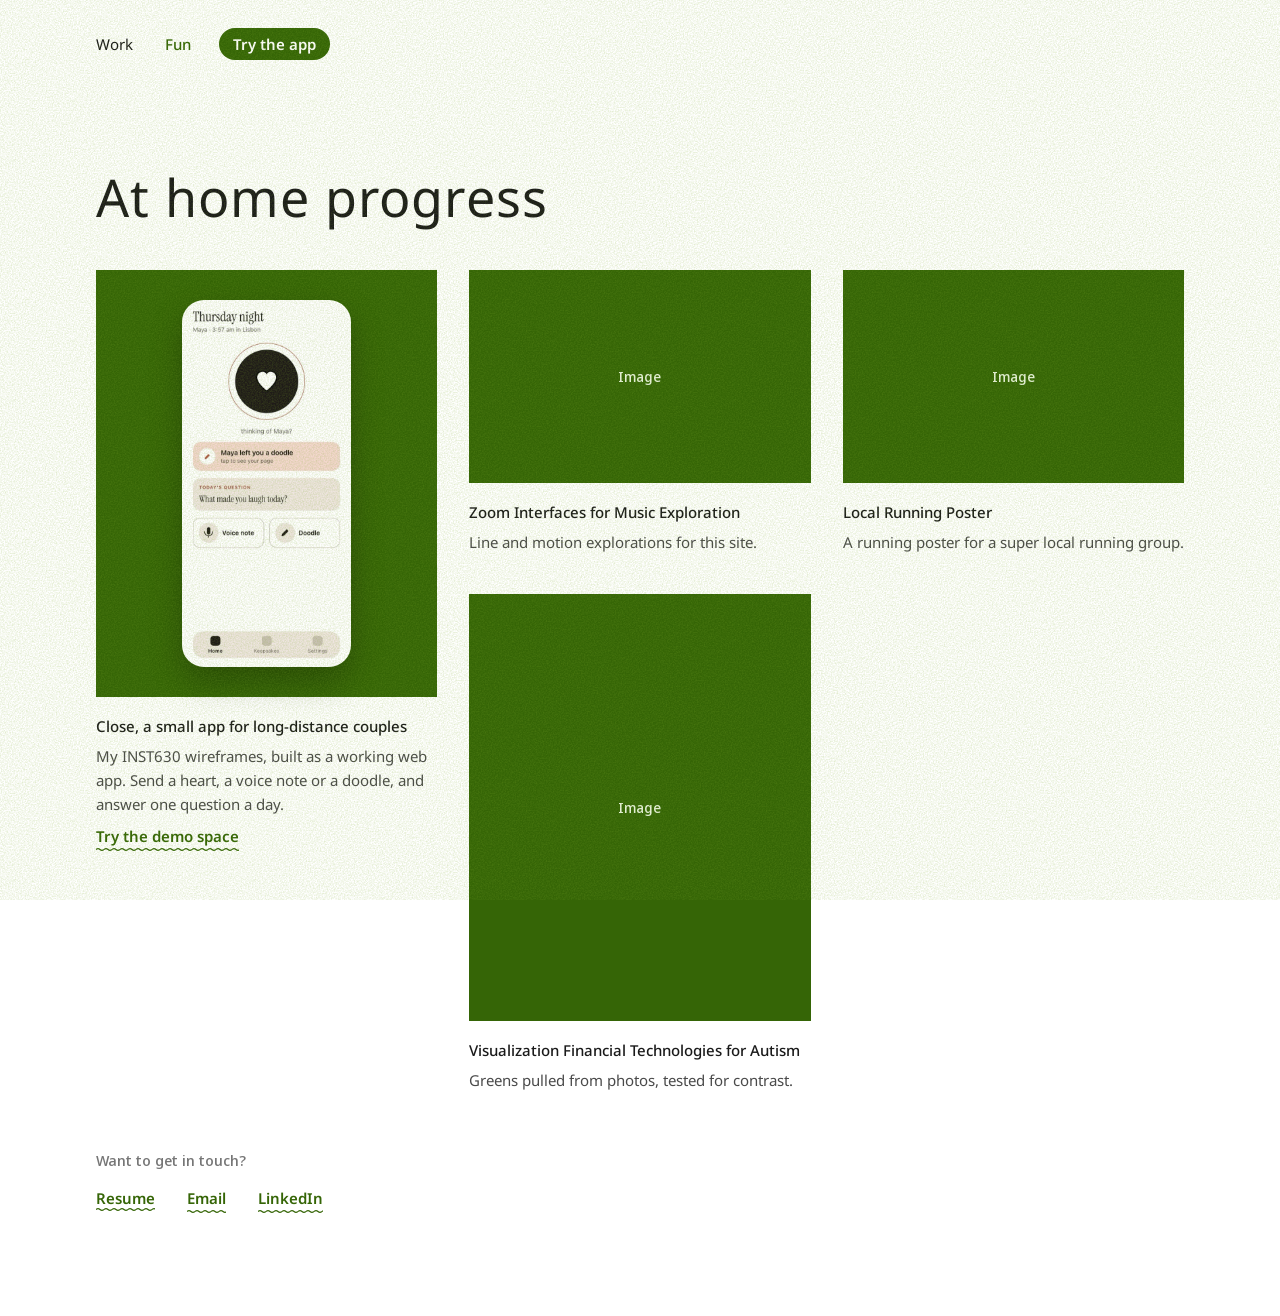
==== commit 1abee807: "Add a green "Try the app" button to the top nav Sits after Work and Fun on every page with a nav and" ====
--- a/fun/index.html
+++ b/fun/index.html
@@ -21,6 +21,7 @@
 <nav aria-label="Primary" style="display: flex; gap: 8px; flex-wrap: wrap; margin: -10px 0 -10px -12px">
 <a href="../index.html" data-transition style="font-size: 15px; color: #1A1A1A; text-decoration: none; padding: 12px; min-height: 44px; box-sizing: border-box; display: inline-flex; align-items: center">Work</a>
 <a href="../fun/index.html" aria-current="page" style="font-size: 15px; font-weight: 500; color: #356506; text-decoration: none; padding: 12px; min-height: 44px; box-sizing: border-box; display: inline-flex; align-items: center">Fun</a>
+<a href="close/#/demo" data-transition class="nav-cta"><span>Try the app</span></a>
 
 </nav>
 </header>
--- a/assets/css/base.css
+++ b/assets/css/base.css
@@ -12,6 +12,11 @@
 /* inline text links: semibold placeholder green, fine static wave instead of an underline */
 .text-link{color:#356506;font-weight:600;text-decoration:none;padding-bottom:4px;background-image:url("data:image/svg+xml,%3Csvg xmlns='http://www.w3.org/2000/svg' width='8' height='5'%3E%3Cpath d='M0 2.5 Q2 0.6 4 2.5 T8 2.5' fill='none' stroke='%23356506' stroke-width='1.2'/%3E%3C/svg%3E");background-repeat:repeat-x;background-position:0 100%;background-size:8px 5px;-webkit-box-decoration-break:clone;box-decoration-break:clone;transition:opacity 200ms ease}
 .text-link:hover,.text-link:focus-visible{color:#356506;opacity:.75}
+.nav-cta{display:inline-flex;align-items:center;min-height:44px;padding:0 4px;margin-left:4px;text-decoration:none}
+.nav-cta span{font-size:15px;font-weight:600;line-height:20px;color:#FFFFFF;background:#356506;border-radius:999px;padding:6px 14px;transition:background-color 200ms ease}
+.nav-cta:hover span{background:#264a04}
+.nav-cta:focus-visible{outline:none}
+.nav-cta:focus-visible span{outline:2px solid #356506;outline-offset:3px}
 /* hover preview card above company links */
 .lp{position:relative;display:inline}
 .lp-card{position:absolute;left:-12px;bottom:calc(100% + 10px);z-index:9990;width:268px;box-sizing:border-box;padding:14px 16px;background:#FFFFFF;border:1px solid #E4E8DF;border-radius:10px;box-shadow:0 12px 32px rgba(26,26,26,0.12),0 2px 6px rgba(26,26,26,0.06);font-family:'Noto Sans',sans-serif;font-size:13px;line-height:19px;font-weight:400;color:#4A4A4A;white-space:normal;text-align:left;opacity:0;visibility:hidden;transform:translateY(6px);transition:opacity 220ms ease,transform 260ms cubic-bezier(.2,.8,.2,1),visibility 0s linear 260ms;pointer-events:none;-webkit-user-select:none;user-select:none}
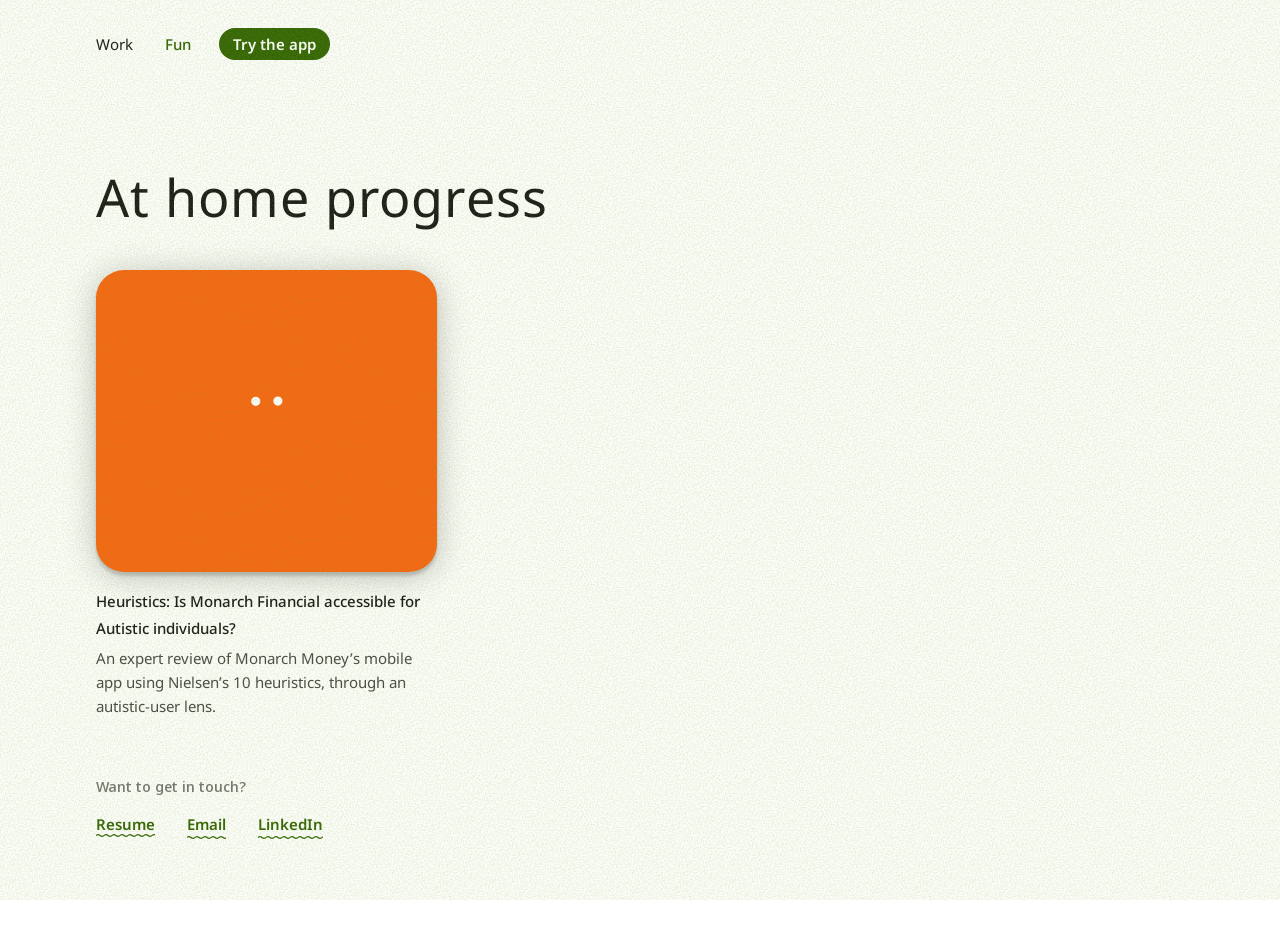
==== commit 55ddcfda: "Add files via upload" ====
--- a/fun/index.html
+++ b/fun/index.html
@@ -21,8 +21,7 @@
 <nav aria-label="Primary" style="display: flex; gap: 8px; flex-wrap: wrap; margin: -10px 0 -10px -12px">
 <a href="../index.html" data-transition style="font-size: 15px; color: #1A1A1A; text-decoration: none; padding: 12px; min-height: 44px; box-sizing: border-box; display: inline-flex; align-items: center">Work</a>
 <a href="../fun/index.html" aria-current="page" style="font-size: 15px; font-weight: 500; color: #356506; text-decoration: none; padding: 12px; min-height: 44px; box-sizing: border-box; display: inline-flex; align-items: center">Fun</a>
-<a href="close/#/demo" data-transition class="nav-cta"><span>Try the app</span></a>
-
+<a href="../fun/close/#/demo" data-transition class="nav-cta" aria-label="Try the app (opens the Close demo in a new tab)"><span>Try the app</span></a>
 </nav>
 </header>
 
@@ -34,20 +33,12 @@
 
 
 <ul class="fun-grid" aria-live="polite">
-<li class="fun-item"><a class="fun-link" href="close/"><figure style="margin: 0">
-<div class="fun-tile" style="aspect-ratio: 4 / 5"><img class="fun-shot" src="../assets/img/fun-close.jpg" width="500" height="1082" loading="lazy" alt="Home screen of Close: a big heart button, a note that Maya left a doodle, and today's question."></div>
-<figcaption class="fun-cap"><span class="fun-title">Close, a small app for long-distance couples</span><span class="fun-desc">My INST630 wireframes, built as a working web app. Send a heart, a voice note or a doodle, and answer one question a day.</span></figcaption>
-</figure></a>
-<a class="text-link fun-demo" href="close/#/demo">Try the demo space</a></li><li class="fun-item"><figure style="margin: 0">
-<div class="fun-tile" role="img" aria-label="Image placeholder: Zoom Interfaces for Music Exploration" style="aspect-ratio: 16 / 10"><span class="fun-ph">Image</span></div>
-<figcaption class="fun-cap"><span class="fun-title">Zoom Interfaces for Music Exploration</span><span class="fun-desc">Line and motion explorations for this site.</span></figcaption>
-</figure></li><li class="fun-item"><figure style="margin: 0">
-<div class="fun-tile" role="img" aria-label="Image placeholder: Visualization Financial Technologies for Autism" style="aspect-ratio: 4 / 5"><span class="fun-ph">Image</span></div>
-<figcaption class="fun-cap"><span class="fun-title">Visualization Financial Technologies for Autism</span><span class="fun-desc">Greens pulled from photos, tested for contrast.</span></figcaption>
-</figure></li><li class="fun-item"><figure style="margin: 0">
-<div class="fun-tile" role="img" aria-label="Image placeholder: Local Running Poster" style="aspect-ratio: 16 / 10"><span class="fun-ph">Image</span></div>
-<figcaption class="fun-cap"><span class="fun-title">Local Running Poster</span><span class="fun-desc">A running poster for a super local running group.</span></figcaption>
-</figure></li>
+<li class="fun-item"><a href="../work/monarch/index.html" data-transition class="fun-link" draggable="false"><figure style="margin: 0">
+<div class="fun-tile" role="img" aria-label="Monarch logo" style="aspect-ratio: 315 / 279; overflow: hidden; background: #F86714; border-radius: 8.25% / 9.3%; box-shadow: 0 4px 31.8px rgba(0,0,0,.25), 0 4px 3px rgba(0,0,0,.16)"><svg class="fun-cover" viewBox="31.8 27.8 315 279" xmlns="http://www.w3.org/2000/svg" aria-hidden="true" focusable="false">
+<path class="mn-draw" d="M179.243 148.983C173.679 131.894 163.294 107.375 142.598 108.936C130.284 109.233 121.234 118.52 121.827 131.374C122.94 146.382 136.96 155.447 151.648 163.174C158.843 166.591 165.89 170.381 171.083 175.136C180.801 184.349 182.729 200.026 175.163 212.731C169.228 222.538 158.843 227.814 150.535 222.984C146.826 220.904 144.081 217.412 143.117 212.879C139.779 198.911 152.167 184.795 165.297 178.405C178.872 171.569 193.708 170.009 208.395 175.136C221.525 180.039 234.358 190.664 236.732 204.335C238.661 214.217 233.172 221.795 225.531 224.099C212.624 227.888 201.645 213.771 199.271 200.174C197.788 188.732 202.016 180.857 208.544 175.136C213.811 170.232 219.671 166.814 226.495 163.694C239.18 157.676 253.349 148.685 257.206 133.38C260.618 118.743 248.898 107.078 233.023 109.01C215.962 110.793 205.948 131.002 199.642 148.834" pathLength="1" stroke="#FFFFFF" stroke-width="8.5" stroke-linecap="round" stroke-linejoin="round" fill="none"/>
+</svg></div>
+<figcaption class="fun-cap"><span class="fun-title">Heuristics: Is Monarch Financial accessible for Autistic individuals?</span><span class="fun-desc">An expert review of Monarch Money’s mobile app using Nielsen’s 10 heuristics, through an autistic-user lens.</span></figcaption>
+</figure></a></li>
 </ul>
 
 </main>
--- a/assets/css/base.css
+++ b/assets/css/base.css
@@ -12,11 +12,6 @@
 /* inline text links: semibold placeholder green, fine static wave instead of an underline */
 .text-link{color:#356506;font-weight:600;text-decoration:none;padding-bottom:4px;background-image:url("data:image/svg+xml,%3Csvg xmlns='http://www.w3.org/2000/svg' width='8' height='5'%3E%3Cpath d='M0 2.5 Q2 0.6 4 2.5 T8 2.5' fill='none' stroke='%23356506' stroke-width='1.2'/%3E%3C/svg%3E");background-repeat:repeat-x;background-position:0 100%;background-size:8px 5px;-webkit-box-decoration-break:clone;box-decoration-break:clone;transition:opacity 200ms ease}
 .text-link:hover,.text-link:focus-visible{color:#356506;opacity:.75}
-.nav-cta{display:inline-flex;align-items:center;min-height:44px;padding:0 4px;margin-left:4px;text-decoration:none}
-.nav-cta span{font-size:15px;font-weight:600;line-height:20px;color:#FFFFFF;background:#356506;border-radius:999px;padding:6px 14px;transition:background-color 200ms ease}
-.nav-cta:hover span{background:#264a04}
-.nav-cta:focus-visible{outline:none}
-.nav-cta:focus-visible span{outline:2px solid #356506;outline-offset:3px}
 /* hover preview card above company links */
 .lp{position:relative;display:inline}
 .lp-card{position:absolute;left:-12px;bottom:calc(100% + 10px);z-index:9990;width:268px;box-sizing:border-box;padding:14px 16px;background:#FFFFFF;border:1px solid #E4E8DF;border-radius:10px;box-shadow:0 12px 32px rgba(26,26,26,0.12),0 2px 6px rgba(26,26,26,0.06);font-family:'Noto Sans',sans-serif;font-size:13px;line-height:19px;font-weight:400;color:#4A4A4A;white-space:normal;text-align:left;opacity:0;visibility:hidden;transform:translateY(6px);transition:opacity 220ms ease,transform 260ms cubic-bezier(.2,.8,.2,1),visibility 0s linear 260ms;pointer-events:none;-webkit-user-select:none;user-select:none}
@@ -94,3 +89,8 @@
 @keyframes tc-body{0%{transform:rotate(0deg);animation-timing-function:cubic-bezier(.333,0,.667,1)}47.6191%{transform:rotate(7deg);animation-timing-function:cubic-bezier(.333,0,.667,1)}95.2381%,100%{transform:rotate(0deg)}}
 @keyframes tc-wing-a{0%{transform:rotate(27deg) scale(1,1);animation-timing-function:cubic-bezier(.333,0,.667,1)}23.8095%{transform:rotate(-67deg) scale(1,-1);animation-timing-function:cubic-bezier(.333,0,.667,1)}47.6191%{transform:rotate(7deg) scale(1,1);animation-timing-function:cubic-bezier(.333,0,.667,1)}71.4286%{transform:rotate(-67deg) scale(1,-1);animation-timing-function:cubic-bezier(.333,0,.667,1)}95.2381%,100%{transform:rotate(27deg) scale(1,1)}}
 @keyframes tc-wing-b{0%{transform:rotate(0deg) scale(1,1);animation-timing-function:cubic-bezier(.333,0,.667,1)}23.8095%{transform:rotate(-94deg) scale(1,-1);animation-timing-function:cubic-bezier(.333,0,.667,1)}47.6191%{transform:rotate(0deg) scale(1,1);animation-timing-function:cubic-bezier(.333,0,.667,1)}71.4286%{transform:rotate(-94deg) scale(1,-1);animation-timing-function:cubic-bezier(.333,0,.667,1)}95.2381%,100%{transform:rotate(0deg) scale(1,1)}}
+.nav-cta{display:inline-flex;align-items:center;min-height:44px;padding:0 4px;margin-left:4px;text-decoration:none}
+.nav-cta span{font-size:15px;font-weight:600;line-height:20px;color:#FFFFFF;background:#356506;border-radius:999px;padding:6px 14px;transition:background-color 200ms ease}
+.nav-cta:hover span{background:#264a04}
+.nav-cta:focus-visible{outline:none}
+.nav-cta:focus-visible span{outline:2px solid #356506;outline-offset:3px}
--- a/assets/css/fun.css
+++ b/assets/css/fun.css
@@ -10,11 +10,15 @@
 .fun-item{break-inside:avoid;margin:0 0 40px;animation:fun-in 520ms cubic-bezier(.2,.8,.2,1) both}
 @keyframes fun-in{from{opacity:0;transform:translateY(14px)}}
 .fun-tile{width:100%;background:#356506;display:flex;align-items:center;justify-content:center;transition:transform 420ms cubic-bezier(.2,.8,.2,1),box-shadow 420ms cubic-bezier(.2,.8,.2,1)}
+.fun-cover{display:block;width:100%;height:100%}
+.mn-draw{stroke-dasharray:0 1;animation:mn-draw 3s infinite}
+@keyframes mn-draw{0%{stroke-dasharray:0 1;animation-timing-function:cubic-bezier(.42,0,.58,1)}73.333%,100%{stroke-dasharray:1 1}}
+@media (prefers-reduced-motion: reduce){.mn-draw{animation:none;stroke-dasharray:1 1}}
+.fun-link{display:block;color:inherit;text-decoration:none;-webkit-user-drag:none}
+.fun-link:focus-visible{outline:2px solid #356506;outline-offset:6px}
+.fun-link .fun-title{background-image:linear-gradient(rgba(162,250,75,0.25),rgba(162,250,75,0.25));background-repeat:no-repeat;background-size:0% 100%;transition:background-size 560ms cubic-bezier(.22,.8,.25,1)}
+.fun-link:hover .fun-title,.fun-link:focus-visible .fun-title{background-size:100% 100%}
 .fun-item:hover .fun-tile{transform:translateY(-6px);box-shadow:-2px 18px 32px rgba(0,0,0,0.16)}
-.fun-link{display:block;color:inherit;text-decoration:none}
-.fun-link:focus-visible{outline:2px solid #356506;outline-offset:4px}
-.fun-shot{display:block;height:86%;width:auto;border-radius:22px;box-shadow:0 14px 32px rgba(0,0,0,0.28)}
-.fun-demo{display:inline-block;margin-top:8px;padding-bottom:4px;font-size:15px;line-height:24px}
 .fun-ph{font-family:'Noto Sans Display','Noto Sans',sans-serif;font-weight:500;font-size:14px;color:#E8F2DC}
 .fun-cap{display:flex;flex-direction:column;gap:4px;margin-top:16px}
 .fun-title{font-family:'Noto Sans',sans-serif;font-weight:500;font-size:15px;line-height:27px;color:#1A1A1A}
